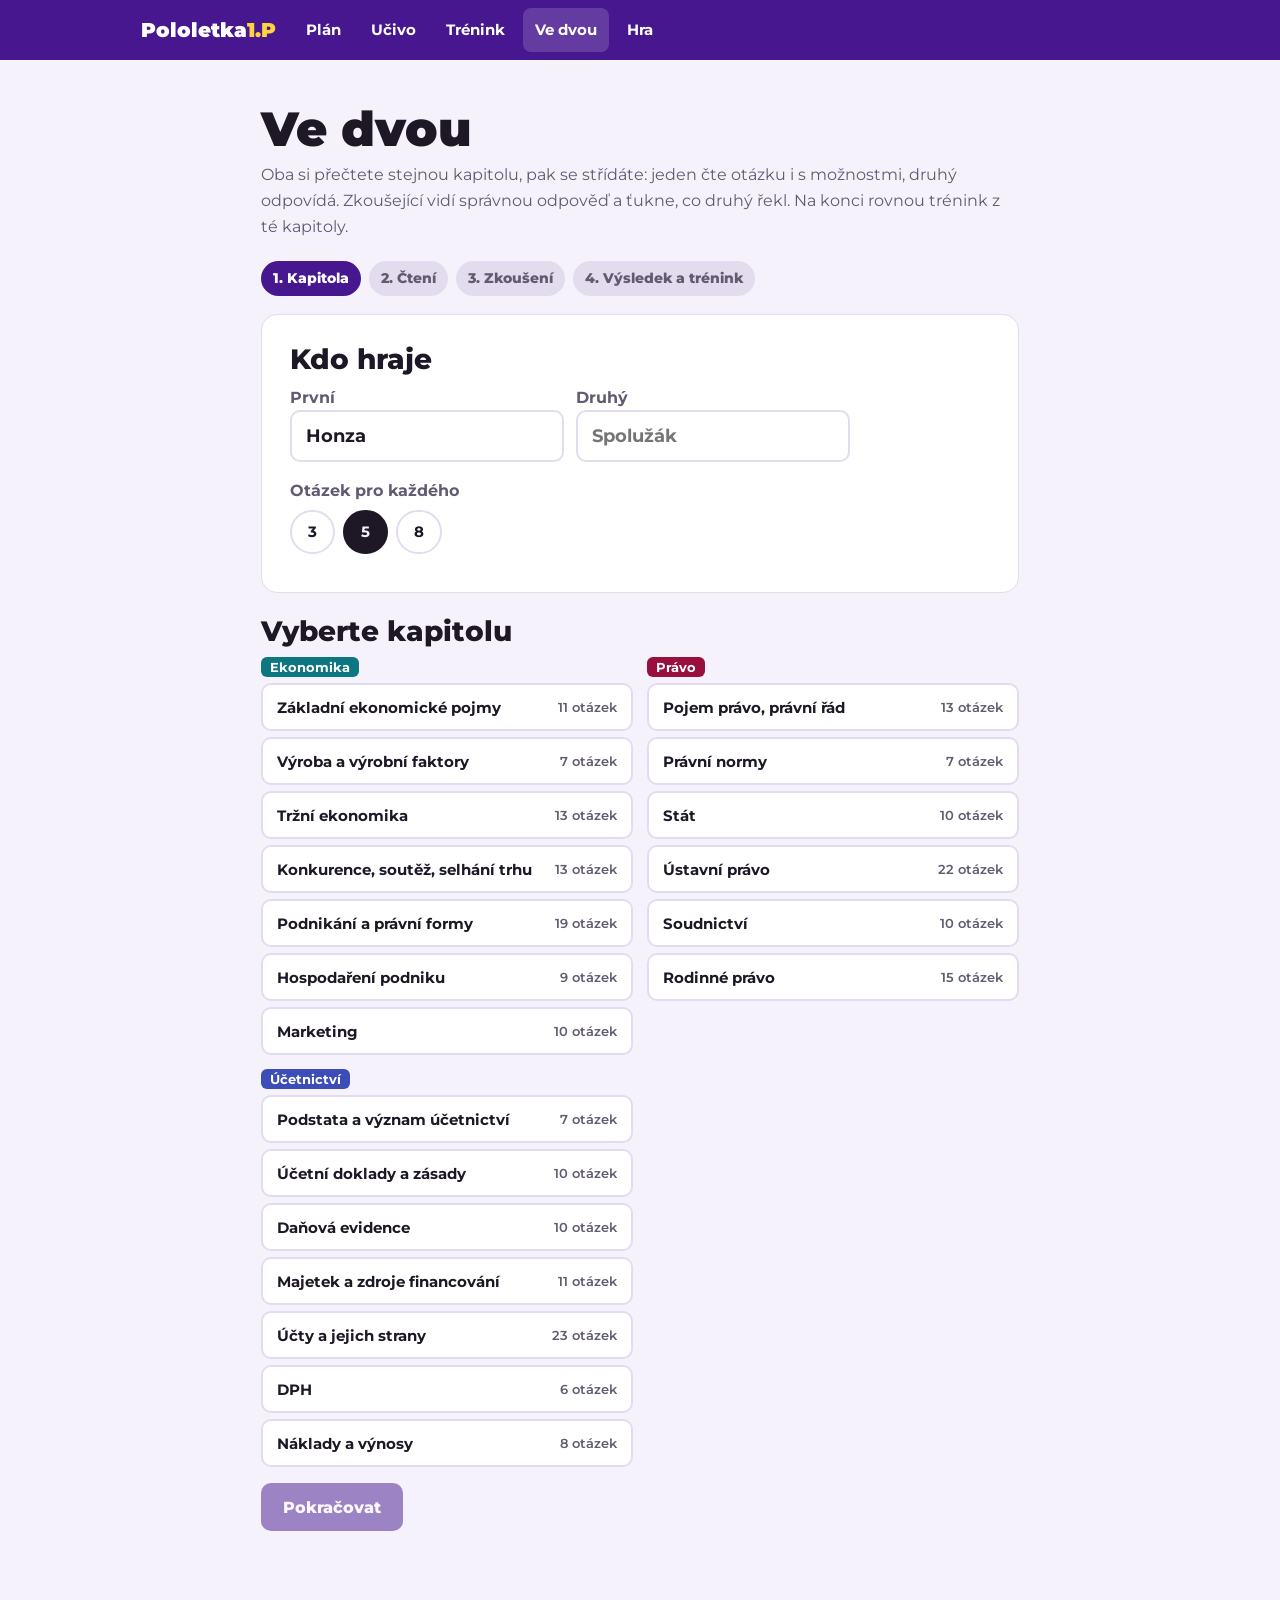
==== dvojice.html @ 13981a50 "Režim Ve dvou, otázky po kapitolách, trénink kapitoly Co-Authored-By: Claude Opus 5.5 <noreply@anthr" ====
<!DOCTYPE html>
<html lang="cs"><head><meta charset="utf-8"><meta name="viewport" content="width=device-width,initial-scale=1">
<title>Ve dvou – Pololetka 1.P</title>
<link href="https://fonts.googleapis.com/css2?family=Montserrat:wght@400;600;700;800;900&display=swap" rel="stylesheet">
<link rel="stylesheet" href="style.css">
<style>
.steps{display:flex;gap:8px;flex-wrap:wrap;margin:0 0 18px}
.steps span{font-weight:800;font-size:14px;padding:6px 12px;border-radius:999px;background:var(--line);color:var(--mut)}
.steps span.on{background:var(--brand);color:#fff}
.chs{display:grid;grid-template-columns:repeat(auto-fit,minmax(min(100%,300px),1fr));gap:14px}
.chs .g{display:flex;flex-direction:column;gap:6px}
.ch{display:flex;justify-content:space-between;gap:10px;align-items:center;text-align:left;font:700 15px Montserrat,sans-serif;min-height:48px;padding:8px 14px;border-radius:10px;border:2px solid var(--line);background:var(--card);color:var(--ink);cursor:pointer}
.ch small{color:var(--mut);font-weight:600;white-space:nowrap}
.ch[aria-pressed=true]{border-color:var(--brand);background:color-mix(in srgb,var(--brand) 10%,var(--card))}
.names{display:grid;grid-template-columns:1fr 1fr;gap:12px;max-width:560px}
.who{display:flex;align-items:center;gap:12px;font-weight:800;font-size:clamp(18px,3vw,24px);margin-bottom:12px;flex-wrap:wrap}
.who .arr{color:var(--mut)}
.badge{background:var(--brand);color:#fff;border-radius:10px;padding:6px 12px}
.badge.b2{background:#d89e00}
.q{font-size:clamp(20px,3.4vw,28px);font-weight:800;line-height:1.25;margin:4px 0 16px;text-wrap:balance}
.opts{display:grid;gap:10px}
.opt{display:flex;gap:12px;align-items:center;text-align:left;font:600 17px/1.35 Montserrat,sans-serif;min-height:56px;padding:10px 14px;border-radius:12px;border:2px solid var(--line);background:transparent;color:var(--ink);cursor:pointer}
.opt b{flex:none;width:32px;height:32px;border-radius:8px;display:grid;place-items:center;color:#fff;font-size:15px}
.opt:nth-child(1) b{background:#e21b3c}.opt:nth-child(2) b{background:#1368ce}.opt:nth-child(3) b{background:#d89e00}.opt:nth-child(4) b{background:#26890c}
.opt.ok{border-color:var(--ok);background:color-mix(in srgb,var(--ok) 14%,transparent)}
.opt.bad{border-color:var(--bad);background:color-mix(in srgb,var(--bad) 12%,transparent)}
.opt.peek{border-style:dashed;border-color:var(--ok)}
.tip{background:color-mix(in srgb,var(--yel) 28%,transparent);border-radius:12px;padding:12px 16px;font-weight:600;margin-bottom:14px}
.expl{margin-top:14px;padding:14px 16px;border-radius:12px;background:var(--bg)}
.row{display:flex;gap:10px;flex-wrap:wrap;align-items:center;margin-top:16px}
.score{display:grid;grid-template-columns:1fr 1fr;gap:12px}
.score div{background:var(--bg);border-radius:12px;padding:16px;text-align:center}
.score b{display:block;font-size:clamp(40px,8vw,64px);line-height:1;font-weight:900}
.miss{padding:10px 0;border-bottom:1px solid var(--line)}
@media(max-width:520px){.names{grid-template-columns:1fr}}
</style></head><body>
<header class="nav"><div class="in"><a class="logo" href="index.html">Pololetka<span>1.P</span></a><a class="l" href="index.html">Plán</a><a class="l" href="ucivo.html">Učivo</a><a class="l" href="trenink.html">Trénink</a><a class="l" href="dvojice.html" aria-current="page">Ve dvou</a><a class="l" href="hra.html">Hra</a></div></header>
<div class="wrap" style="max-width:860px">
<h1>Ve dvou</h1>
<p class="sub">Oba si přečtete stejnou kapitolu, pak se střídáte: jeden čte otázku i s možnostmi, druhý odpovídá. Zkoušející vidí správnou odpověď a ťukne, co druhý řekl. Na konci rovnou trénink z té kapitoly.</p>
<div class="steps" id="steps"><span>1. Kapitola</span><span>2. Čtení</span><span>3. Zkoušení</span><span>4. Výsledek a trénink</span></div>
<div id="app"></div>
</div>
<script src="data.js"></script>
<script>
{
const Q=window.Q,SECN=window.SECN;
const app=document.getElementById("app");
const esc=s=>String(s).replace(/[&<>"]/g,c=>({"&":"&amp;","<":"&lt;",">":"&gt;",'"':"&quot;"}[c]));
const shuf=a=>{a=a.slice();for(let i=a.length-1;i>0;i--){const j=Math.floor(Math.random()*(i+1));[a[i],a[j]]=[a[j],a[i]]}return a};
const store=(k,v)=>{try{if(v===undefined)return JSON.parse(localStorage.getItem(k));localStorage.setItem(k,JSON.stringify(v))}catch(e){return null}};
const NM={eko:"Ekonomika",pra:"Právo",uce:"Účetnictví"};
let cfg=Object.assign({a:"Honza",b:"",sec:"",per:5},store("duo_cfg")||{});
let G=null;
const step=n=>document.querySelectorAll("#steps span").forEach((s,i)=>s.classList.toggle("on",i===n-1));
const count=sec=>Q.filter(q=>q[5]===sec).length;
const hist=store("duo_hist")||{};
function setup(){
  step(1);
  const groups=["eko","pra","uce"].map(g=>`<div class="g"><span class="pill ${g.toUpperCase()}" style="align-self:flex-start">${NM[g]}</span>${Object.keys(SECN).filter(k=>k.startsWith(g)).map(k=>`<button class="ch" data-sec="${k}" aria-pressed="${cfg.sec===k}"><span>${esc(SECN[k])}${hist[k]?' ✓':''}</span><small>${count(k)} otázek</small></button>`).join("")}</div>`).join("");
  app.innerHTML=`<div class="card"><h2>Kdo hraje</h2><div class="names"><div><label class="mut" for="na" style="font-weight:700">První</label><input type="text" id="na" value="${esc(cfg.a)}" maxlength="20"></div><div><label class="mut" for="nb" style="font-weight:700">Druhý</label><input type="text" id="nb" value="${esc(cfg.b)}" maxlength="20" placeholder="Spolužák"></div></div>
  <p class="mut" style="font-weight:700;margin:16px 0 6px">Otázek pro každého</p><div class="seg" id="per">${[3,5,8].map(n=>`<button data-n="${n}" aria-pressed="${cfg.per===n}">${n}</button>`).join("")}</div></div>
  <h2 style="margin-top:22px">Vyberte kapitolu</h2><div class="chs" id="chs">${groups}</div>
  <div class="row"><button class="btn" id="go" ${cfg.sec?"":"disabled style='opacity:.5'"}>Pokračovat${cfg.sec?": "+esc(SECN[cfg.sec]):""}</button></div>`;
  const keep=()=>{cfg.a=app.querySelector("#na").value.trim()||"Hráč 1";cfg.b=app.querySelector("#nb").value.trim()||"Hráč 2";store("duo_cfg",cfg)};
  app.querySelector("#per").onclick=e=>{const b=e.target.closest("button");if(b){keep();cfg.per=+b.dataset.n;store("duo_cfg",cfg);setup()}};
  app.querySelector("#chs").onclick=e=>{const b=e.target.closest(".ch");if(b){keep();cfg.sec=b.dataset.sec;store("duo_cfg",cfg);setup();app.querySelector("#go").scrollIntoView({block:"center"})}};
  app.querySelector("#go").onclick=()=>{keep();read()};
}
function read(){
  step(2);
  app.innerHTML=`<div class="card"><p class="mut" style="font-weight:700;margin:0">Kapitola</p><h2>${esc(SECN[cfg.sec])}</h2>
  <p>Oba si teď kapitolu přečtěte. Nejlíp každý na svém zařízení, nebo jeden předčítá nahlas. Počítejte 10–15 minut a dávejte pozor na čísla, výčty a rozdíly mezi pojmy, na to se ptají otázky.</p>
  <div class="row"><a class="btn ghost" href="ucivo.html#${cfg.sec}" target="_blank" rel="noopener">Otevřít kapitolu v nové záložce</a><button class="btn" id="go">Máme přečteno, jdeme zkoušet</button></div>
  <div class="row"><button class="btn ghost" id="back">Zpět na výběr</button></div></div>`;
  app.querySelector("#go").onclick=start;app.querySelector("#back").onclick=setup;
}
function start(){
  const pool=shuf(Q.filter(q=>q[5]===cfg.sec));
  const need=cfg.per*2;
  let list=pool.slice(0,need);
  if(list.length<need){const sub=cfg.sec.slice(0,3).toUpperCase();list=list.concat(shuf(Q.filter(q=>q[0]===sub&&q[5]!==cfg.sec)).slice(0,need-list.length))}
  G={qs:list.map(q=>{const idx=shuf([0,1,2,3]);return{q:q[1],o:idx.map(i=>q[2][i]),c:idx.indexOf(q[3]),e:q[4],sec:q[5]}}),i:0,sc:[0,0],miss:[]};
  ask();
}
function ask(){
  step(3);
  const x=G.qs[G.i],turn=G.i%2,ex=turn===0?cfg.a:cfg.b,an=turn===0?cfg.b:cfg.a;
  app.innerHTML=`<div class="card"><div class="who"><span class="badge ${turn?"b2":""}">${esc(ex)}</span><span class="arr">zkouší</span><span class="badge ${turn?"":"b2"}">${esc(an)}</span><span class="mut" style="margin-left:auto;font-size:15px">${G.i+1} / ${G.qs.length}</span></div>
  <div class="tip">${esc(ex)}, přečti otázku i všechny čtyři možnosti nahlas. ${esc(an)} odpoví a ty ťukni na možnost, kterou řekl${x.sec!==cfg.sec?" (otázka z jiné kapitoly stejného předmětu)":""}.</div>
  <p class="q">${esc(x.q)}</p><div class="opts">${x.o.map((o,j)=>`<button class="opt" data-j="${j}"><b>${"ABCD"[j]}</b><span>${esc(o)}</span></button>`).join("")}</div>
  <div class="row"><button class="btn ghost" id="peek">Ukázat správnou jen mně</button><button class="btn ghost" id="idk">Neví</button></div></div>`;
  app.querySelector("#peek").onclick=e=>{const b=app.querySelectorAll(".opt")[x.c];b.classList.toggle("peek");e.target.textContent=b.classList.contains("peek")?"Skrýt správnou":"Ukázat správnou jen mně"};
  app.querySelector("#idk").onclick=()=>judge(-1);
  app.querySelector(".opts").onclick=e=>{const b=e.target.closest(".opt");if(b)judge(+b.dataset.j)};
}
function judge(j){
  const x=G.qs[G.i],turn=G.i%2,an=turn===0?cfg.b:cfg.a,good=j===x.c;
  if(good)G.sc[1-turn]++;else G.miss.push({who:an,x,j});
  app.querySelectorAll(".opt").forEach((b,k)=>{b.disabled=true;b.classList.remove("peek");if(k===x.c)b.classList.add("ok");else if(k===j)b.classList.add("bad")});
  const last=G.i===G.qs.length-1,nx=G.i%2===0?cfg.b:cfg.a;
  app.querySelector(".row").outerHTML=`<div class="expl"><strong style="color:${good?"var(--ok)":"var(--bad)"}">${good?esc(an)+" má pravdu.":"Správně je "+"ABCD"[x.c]+": "+esc(x.o[x.c])}</strong><br>${esc(x.e)}</div>
  <div class="row"><button class="btn" id="nx">${last?"Výsledek":"Další: zkouší "+esc(nx)}</button></div>`;
  const b=app.querySelector("#nx");b.focus();b.onclick=()=>{G.i++;G.i>=G.qs.length?result():ask()};
}
function result(){
  step(4);hist[cfg.sec]=1;store("duo_hist",hist);
  try{const rd=store("pp_read")||{};rd[cfg.sec]=true;store("pp_read",rd)}catch(e){}
  const n=cfg.per;
  app.innerHTML=`<div class="card"><h2>${esc(SECN[cfg.sec])}: výsledek</h2><div class="score"><div><span class="mut" style="font-weight:700">${esc(cfg.a)}</span><b>${G.sc[0]}/${Math.ceil(G.qs.length/2)}</b></div><div><span class="mut" style="font-weight:700">${esc(cfg.b)}</span><b>${G.sc[1]}/${Math.floor(G.qs.length/2)}</b></div></div>
  ${G.miss.length?`<h2 style="margin-top:20px">Na tohle se podívejte znovu</h2>${G.miss.map(m=>`<div class="miss"><b>${esc(m.x.q)}</b><br><span class="mut">${esc(m.who)}:</span> <span style="color:var(--bad)">${m.j<0?"nevěděl":esc(m.x.o[m.j])}</span> · <span style="color:var(--ok)">správně ${esc(m.x.o[m.x.c])}</span><br><span class="mut">${esc(m.x.e)}</span></div>`).join("")}`:`<p style="margin-top:16px;font-weight:700">Bez chyby, výborně.</p>`}
  <p style="margin-top:18px">Teď to hned protrénujte: každý si dá kvíz z téhle kapitoly na svém zařízení, nebo si spolu zahrajte hru.</p>
  <div class="row"><a class="btn" href="trenink.html#sec-${cfg.sec}">Protrénovat kapitolu</a><a class="btn ghost" href="hra.html">Zahrát hru</a><button class="btn ghost" id="again">Znovu jiné otázky</button><button class="btn ghost" id="other">Jiná kapitola</button></div></div>`;
  app.querySelector("#again").onclick=start;app.querySelector("#other").onclick=setup;
}
const h=location.hash.slice(1);
if(SECN[h]){cfg.sec=h;store("duo_cfg",cfg);if(cfg.b)read();else setup()}else setup();
window.addEventListener("hashchange",()=>{const k=location.hash.slice(1);if(SECN[k]){cfg.sec=k;setup()}});
}
</script></body></html>
---- style.css ----
/* VOICE: povzbudivý trenažér před zkouškou, jasný a rychlý
   IDEA: studijní deník + herní show (fialová Kahoot scéna)
   PICTURE: odpočet do zkoušky a dnešní úkol jako velká karta
   COLOUR: fialová #46178f, bílá, akcent žlutá #ffd23f; předměty petrolej/bordó/indigo
   TYPE/LAYOUT: Montserrat; obsah max 1100px, navigace nahoře, na mobilu jeden sloupec */
:root{color-scheme:light dark;--bg:light-dark(#f5f2fb,#16101f);--card:light-dark(#fff,#221a2f);--ink:light-dark(#1d1726,#f1ecf8);--mut:light-dark(#625a70,#b4aac4);--line:light-dark(#e3dcef,#362b46);--brand:#46178f;--yel:#ffd23f;--eko:#0d7680;--pra:#990f3d;--uce:#3d4db7;--ok:#1f8a3a;--bad:#c4183a;--acc:#46178f}
:root[data-theme=light]{color-scheme:light}:root[data-theme=dark]{color-scheme:dark}
*{box-sizing:border-box;min-width:0}
html{scroll-padding-top:80px}
body{margin:0;background:var(--bg);color:var(--ink);font:16px/1.6 Montserrat,system-ui,sans-serif;overflow-x:clip}
a{color:inherit}
.nav{position:sticky;top:0;z-index:5;background:var(--brand);color:#fff}
.nav .in{max-width:1100px;margin:0 auto;display:flex;align-items:center;gap:6px;padding:8px max(4vw,12px);overflow-x:auto}
.nav .logo{flex:none;font-weight:900;font-size:20px;margin-right:12px;text-decoration:none;white-space:nowrap}
.nav .logo span{color:var(--yel)}
.nav a.l{flex:none;text-decoration:none;font-weight:700;font-size:15px;padding:10px 12px;border-radius:8px;white-space:nowrap}
.nav a.l[aria-current=page],.nav a.l:hover{background:rgba(255,255,255,.16)}
.wrap{max-width:1100px;margin:0 auto;padding:clamp(20px,4vw,44px) max(4vw,14px) 70px}
h1{font-weight:900;font-size:clamp(30px,5vw,48px);line-height:1.05;margin:0 0 8px;text-wrap:balance}
h2{font-weight:800;font-size:clamp(22px,3vw,28px);line-height:1.15;margin:0 0 10px}
.sub{color:var(--mut);margin:0 0 22px;max-width:70ch}
.card{background:var(--card);border:1px solid var(--line);border-radius:16px;padding:clamp(18px,3vw,28px)}
.grid2{display:grid;grid-template-columns:repeat(auto-fit,minmax(min(100%,300px),1fr));gap:14px}
.btn{display:inline-flex;align-items:center;justify-content:center;font:800 16px Montserrat,sans-serif;min-height:48px;padding:0 22px;border-radius:10px;border:0;background:var(--brand);color:#fff;cursor:pointer;text-decoration:none}
.btn.ghost{background:transparent;color:var(--ink);border:2px solid var(--line)}
.btn.yel{background:var(--yel);color:#2a1050}
button:focus-visible,a:focus-visible,input:focus-visible{outline:3px solid var(--yel);outline-offset:2px}
.pill{display:inline-block;font:700 13px Montserrat,sans-serif;color:#fff;border-radius:6px;padding:2px 9px}
.EKO{background:var(--eko)}.PRA{background:var(--pra)}.UCE{background:var(--uce)}
.seg{display:flex;flex-wrap:wrap;gap:8px;margin-bottom:10px}
.seg button{font:700 15px Montserrat,sans-serif;min-height:44px;padding:0 16px;border-radius:999px;border:2px solid var(--line);background:var(--card);color:var(--ink);cursor:pointer}
.seg button[aria-pressed=true]{background:var(--ink);color:var(--bg);border-color:var(--ink)}
.prog{height:8px;background:var(--line);border-radius:9px;overflow:hidden}.prog i{display:block;height:100%;background:var(--acc);transition:width .3s}
.mut{color:var(--mut)}
table{border-collapse:collapse;width:100%;font-size:15px}
th,td{text-align:left;padding:8px 10px;border-bottom:1px solid var(--line);vertical-align:top}
th{font-weight:800;background:color-mix(in srgb,var(--brand) 8%,transparent)}
.scroll{overflow-x:auto}
input[type=text]{font:700 18px Montserrat,sans-serif;min-height:52px;border-radius:10px;border:2px solid var(--line);padding:0 14px;background:var(--card);color:var(--ink);width:100%}
@media(prefers-reduced-motion:reduce){.prog i{transition:none}}
@media(max-width:600px){.nav .in{flex-wrap:wrap;gap:2px;padding-block:6px}.nav .logo{width:100%;font-size:18px;margin:2px 0 0 8px}.nav a.l{font-size:14px;padding:8px 9px}}
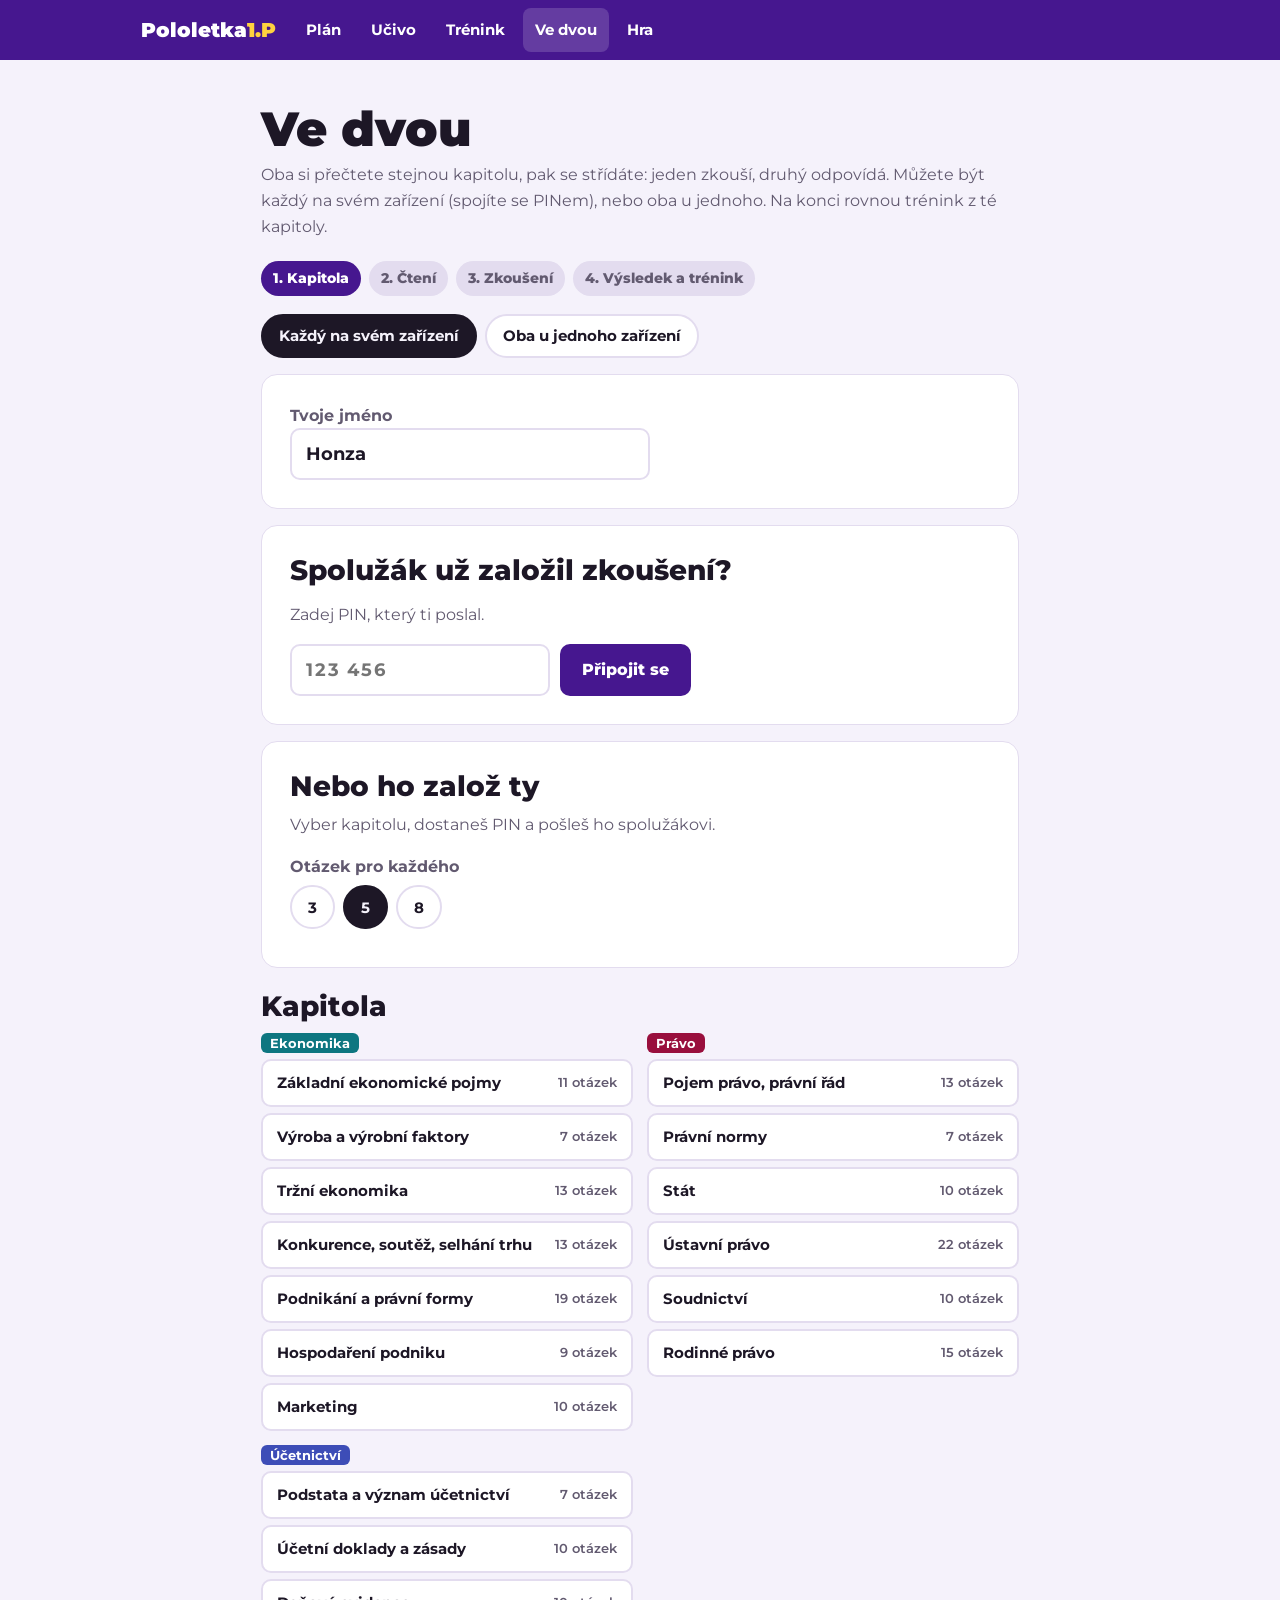
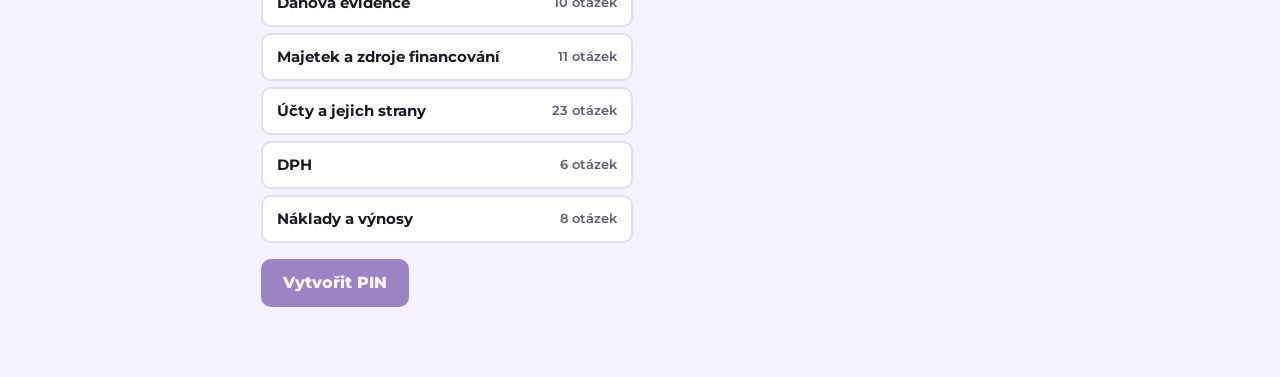
==== commit dcbb9ec7: "Ve dvou: každý na svém zařízení přes PIN, výsledky a chyby se ukládají oběma Co-Authored-By: Claude " ====
--- a/dvojice.html
+++ b/dvojice.html
@@ -32,16 +32,23 @@
 .score div{background:var(--bg);border-radius:12px;padding:16px;text-align:center}
 .score b{display:block;font-size:clamp(40px,8vw,64px);line-height:1;font-weight:900}
 .miss{padding:10px 0;border-bottom:1px solid var(--line)}
+.pinbig{font-size:clamp(44px,10vw,76px);font-weight:900;letter-spacing:.06em;line-height:1;margin:8px 0}
+.joinrow{display:flex;gap:10px;flex-wrap:wrap}.joinrow input{flex:1;min-width:160px;max-width:260px;letter-spacing:.1em}
+.stat{display:flex;gap:10px;flex-wrap:wrap;margin-top:12px}.stat span{font-weight:800;padding:6px 12px;border-radius:999px;background:var(--bg)}.stat span.on{background:color-mix(in srgb,var(--ok) 18%,transparent);color:var(--ok)}
+.err{background:color-mix(in srgb,var(--bad) 14%,transparent);color:var(--bad);font-weight:700;border-radius:12px;padding:12px 16px;margin-bottom:12px}
+.log div{display:flex;justify-content:space-between;gap:12px;flex-wrap:wrap;padding:8px 0;border-bottom:1px solid var(--line);font-weight:600}
+.wait{color:var(--mut);font-weight:700;margin-top:12px}
 @media(max-width:520px){.names{grid-template-columns:1fr}}
 </style></head><body>
 <header class="nav"><div class="in"><a class="logo" href="index.html">Pololetka<span>1.P</span></a><a class="l" href="index.html">Plán</a><a class="l" href="ucivo.html">Učivo</a><a class="l" href="trenink.html">Trénink</a><a class="l" href="dvojice.html" aria-current="page">Ve dvou</a><a class="l" href="hra.html">Hra</a></div></header>
 <div class="wrap" style="max-width:860px">
 <h1>Ve dvou</h1>
-<p class="sub">Oba si přečtete stejnou kapitolu, pak se střídáte: jeden čte otázku i s možnostmi, druhý odpovídá. Zkoušející vidí správnou odpověď a ťukne, co druhý řekl. Na konci rovnou trénink z té kapitoly.</p>
+<p class="sub">Oba si přečtete stejnou kapitolu, pak se střídáte: jeden zkouší, druhý odpovídá. Můžete být každý na svém zařízení (spojíte se PINem), nebo oba u jednoho. Na konci rovnou trénink z té kapitoly.</p>
 <div class="steps" id="steps"><span>1. Kapitola</span><span>2. Čtení</span><span>3. Zkoušení</span><span>4. Výsledek a trénink</span></div>
 <div id="app"></div>
 </div>
 <script src="data.js"></script>
+<script src="vendor/peerjs.min.js"></script>
 <script>
 {
 const Q=window.Q,SECN=window.SECN;
@@ -50,39 +57,229 @@
 const shuf=a=>{a=a.slice();for(let i=a.length-1;i>0;i--){const j=Math.floor(Math.random()*(i+1));[a[i],a[j]]=[a[j],a[i]]}return a};
 const store=(k,v)=>{try{if(v===undefined)return JSON.parse(localStorage.getItem(k));localStorage.setItem(k,JSON.stringify(v))}catch(e){return null}};
 const NM={eko:"Ekonomika",pra:"Právo",uce:"Účetnictví"};
-let cfg=Object.assign({a:"Honza",b:"",sec:"",per:5},store("duo_cfg")||{});
-let G=null;
+const PREFIX="pololetka1p-duo-";
+let cfg=Object.assign({a:"Honza",b:"",me:"",sec:"",per:5,mode:"net"},store("duo_cfg")||{});
+if(!cfg.me)cfg.me=cfg.a||"";
+let G=null,O=null;
 const step=n=>document.querySelectorAll("#steps span").forEach((s,i)=>s.classList.toggle("on",i===n-1));
 const count=sec=>Q.filter(q=>q[5]===sec).length;
 const hist=store("duo_hist")||{};
-function setup(){
+const saveCfg=()=>store("duo_cfg",cfg);
+
+/* ---------- společné ---------- */
+// otázky pro kolo: [{k, p}] – index do Q a pořadí možností
+function pickList(sec,per){
+  const need=per*2,ids=Q.map((q,k)=>k);
+  let list=shuf(ids.filter(k=>Q[k][5]===sec)).slice(0,need);
+  if(list.length<need){const sub=sec.slice(0,3).toUpperCase();list=list.concat(shuf(ids.filter(k=>Q[k][0]===sub&&Q[k][5]!==sec)).slice(0,need-list.length))}
+  return list.map(k=>({k,p:shuf([0,1,2,3])}));
+}
+function expand(it){
+  const q=Q[it.k];if(!q)return null;
+  const p=Array.isArray(it.p)&&it.p.length===4&&[0,1,2,3].every(n=>it.p.includes(n))?it.p:[0,1,2,3];
+  return{k:it.k,s:q[0],q:q[1],o:p.map(i=>q[2][i]),c:p.indexOf(q[3]),e:q[4],sec:q[5]};
+}
+function recordMine(x,good){
+  try{const S=store("pp_stats")||{};(S[x.s]=S[x.s]||[]).push(good?1:0);S[x.s]=S[x.s].slice(-200);store("pp_stats",S)}catch(e){}
+  try{const w=new Set(store("pp_wrong")||[]);good?w.delete(x.k):w.add(x.k);store("pp_wrong",[...w])}catch(e){}
+}
+function logRound(sec,me,other,sm,so,n){
+  hist[sec]=1;store("duo_hist",hist);
+  const rd=store("pp_read")||{};rd[sec]=true;store("pp_read",rd);
+  const L=store("duo_log")||[];L.push({d:Date.now(),sec,me,other,sm,so,n});store("duo_log",L.slice(-60));
+}
+function logHtml(){
+  const L=(store("duo_log")||[]).slice(-8).reverse();
+  if(!L.length)return"";
+  return`<div class="card" style="margin-top:22px"><h2>Vaše poslední kola</h2><div class="log">${L.map(r=>{const d=new Date(r.d);return`<div><span>${d.getDate()}. ${d.getMonth()+1}. · ${esc(SECN[r.sec]||"")}</span><span>${esc(r.me)} ${r.sm}/${r.n} · ${esc(r.other)} ${r.so}/${r.n}</span></div>`}).join("")}</div></div>`;
+}
+function chapters(sel){
+  return`<div class="chs" id="chs">${["eko","pra","uce"].map(g=>`<div class="g"><span class="pill ${g.toUpperCase()}" style="align-self:flex-start">${NM[g]}</span>${Object.keys(SECN).filter(k=>k.startsWith(g)).map(k=>`<button class="ch" data-sec="${k}" aria-pressed="${sel===k}"><span>${esc(SECN[k])}${hist[k]?' ✓':''}</span><small>${count(k)} otázek</small></button>`).join("")}</div>`).join("")}</div>`;
+}
+const perSeg=()=>`<div class="seg" id="per">${[3,5,8].map(n=>`<button data-n="${n}" aria-pressed="${cfg.per===n}">${n}</button>`).join("")}</div>`;
+const modeBar=()=>`<div class="seg" id="mode" style="margin-bottom:16px"><button data-m="net" aria-pressed="${cfg.mode==="net"}">Každý na svém zařízení</button><button data-m="one" aria-pressed="${cfg.mode==="one"}">Oba u jednoho zařízení</button></div>`;
+function bindMode(){app.querySelector("#mode").onclick=e=>{const b=e.target.closest("button");if(b){stopNet();cfg.mode=b.dataset.m;saveCfg();setup()}}}
+function setup(){cfg.mode==="one"?setupOne():setupNet()}
+
+/* ---------- ONLINE: každý na svém zařízení ---------- */
+function stopNet(){if(O){O.closing=true;try{O.peer&&O.peer.destroy()}catch(e){}}O=null}
+function setupNet(pin,msg){
   step(1);
-  const groups=["eko","pra","uce"].map(g=>`<div class="g"><span class="pill ${g.toUpperCase()}" style="align-self:flex-start">${NM[g]}</span>${Object.keys(SECN).filter(k=>k.startsWith(g)).map(k=>`<button class="ch" data-sec="${k}" aria-pressed="${cfg.sec===k}"><span>${esc(SECN[k])}${hist[k]?' ✓':''}</span><small>${count(k)} otázek</small></button>`).join("")}</div>`).join("");
-  app.innerHTML=`<div class="card"><h2>Kdo hraje</h2><div class="names"><div><label class="mut" for="na" style="font-weight:700">První</label><input type="text" id="na" value="${esc(cfg.a)}" maxlength="20"></div><div><label class="mut" for="nb" style="font-weight:700">Druhý</label><input type="text" id="nb" value="${esc(cfg.b)}" maxlength="20" placeholder="Spolužák"></div></div>
-  <p class="mut" style="font-weight:700;margin:16px 0 6px">Otázek pro každého</p><div class="seg" id="per">${[3,5,8].map(n=>`<button data-n="${n}" aria-pressed="${cfg.per===n}">${n}</button>`).join("")}</div></div>
-  <h2 style="margin-top:22px">Vyberte kapitolu</h2><div class="chs" id="chs">${groups}</div>
-  <div class="row"><button class="btn" id="go" ${cfg.sec?"":"disabled style='opacity:.5'"}>Pokračovat${cfg.sec?": "+esc(SECN[cfg.sec]):""}</button></div>`;
-  const keep=()=>{cfg.a=app.querySelector("#na").value.trim()||"Hráč 1";cfg.b=app.querySelector("#nb").value.trim()||"Hráč 2";store("duo_cfg",cfg)};
-  app.querySelector("#per").onclick=e=>{const b=e.target.closest("button");if(b){keep();cfg.per=+b.dataset.n;store("duo_cfg",cfg);setup()}};
-  app.querySelector("#chs").onclick=e=>{const b=e.target.closest(".ch");if(b){keep();cfg.sec=b.dataset.sec;store("duo_cfg",cfg);setup();app.querySelector("#go").scrollIntoView({block:"center"})}};
+  app.innerHTML=modeBar()+`<div class="card"><label class="mut" for="me" style="font-weight:700">Tvoje jméno</label><input type="text" id="me" value="${esc(cfg.me)}" maxlength="20" placeholder="Honza" style="max-width:360px;display:block"></div>
+  <div class="card" style="margin-top:16px"><h2>Spolužák už založil zkoušení?</h2>${msg?`<div class="err">${esc(msg)}</div>`:""}<p class="mut">Zadej PIN, který ti poslal.</p><form class="joinrow" id="jf"><input type="text" id="pin" inputmode="numeric" maxlength="7" placeholder="123 456" value="${esc(pin||"")}" autocomplete="off"><button class="btn">Připojit se</button></form></div>
+  <div class="card" style="margin-top:16px"><h2>Nebo ho založ ty</h2><p class="mut" style="margin-top:0">Vyber kapitolu, dostaneš PIN a pošleš ho spolužákovi.</p><p class="mut" style="font-weight:700;margin:12px 0 6px">Otázek pro každého</p>${perSeg()}</div>
+  <h2 style="margin-top:22px">Kapitola</h2>${chapters(cfg.sec)}
+  <div class="row"><button class="btn" id="go" ${cfg.sec?"":"disabled style='opacity:.5'"}>Vytvořit PIN${cfg.sec?": "+esc(SECN[cfg.sec]):""}</button></div>${logHtml()}`;
+  bindMode();
+  const keep=()=>{cfg.me=app.querySelector("#me").value.trim();saveCfg()};
+  app.querySelector("#per").onclick=e=>{const b=e.target.closest("button");if(b){keep();cfg.per=+b.dataset.n;saveCfg();setupNet(app.querySelector("#pin").value)}};
+  app.querySelector("#chs").onclick=e=>{const b=e.target.closest(".ch");if(b){keep();cfg.sec=b.dataset.sec;saveCfg();setupNet(app.querySelector("#pin").value);app.querySelector("#go").scrollIntoView({block:"center"})}};
+  const needName=()=>{keep();if(!cfg.me){const i=app.querySelector("#me");i.focus();i.style.borderColor="var(--bad)";return true}};
+  app.querySelector("#go").onclick=()=>{if(needName())return;hostOpen(0)};
+  app.querySelector("#jf").onsubmit=e=>{e.preventDefault();const p=app.querySelector("#pin").value.replace(/\D/g,"");if(needName())return;if(p.length!==6)return setupNet(p,"PIN má 6 číslic.");joinNet(p)};
+  if(pin)app.querySelector(cfg.me?"#pin":"#me").focus();
+}
+function waitCard(t,sub){app.innerHTML=`<div class="card"><h2>${t}</h2><p class="mut">${sub||""}</p></div>`}
+function netErr(m,pin){stopNet();setupNet(pin||"",m)}
+function hostOpen(tries){
+  stopNet();const pin=String(100000+Math.floor(Math.random()*900000));
+  waitCard("Vytvářím PIN…","Připojuji se k serveru.");
+  const peer=new Peer(PREFIX+pin,window.PEER_OPTS||{});
+  O={role:"host",me:cfg.me,pin,sec:cfg.sec,per:cfg.per,ready:{},peer};
+  const me=O;
+  peer.on("open",()=>{if(O===me)hostWait()});
+  peer.on("error",err=>{if(O!==me)return;if(err.type==="unavailable-id"&&tries<3)return hostOpen(tries+1);if(me.conn&&me.conn.open)return;netErr("PIN se nepodařilo vytvořit ("+(err.type||err)+"). Zkontroluj internet a zkus to znovu.")});
+  peer.on("connection",conn=>{
+    if(O!==me)return;
+    if(me.conn&&me.conn.open){conn.on("open",()=>{try{conn.send({t:"full"})}catch(e){}setTimeout(()=>conn.close(),400)});return}
+    me.conn=conn;conn.on("data",d=>{if(O===me)onData(d)});conn.on("close",()=>{if(O===me&&me.conn===conn)lost()});
+  });
+}
+const duoLink=()=>location.origin+location.pathname+"#duo-"+O.pin;
+function hostWait(){
+  step(1);
+  app.innerHTML=`<div class="card" style="text-align:center"><p class="mut" style="font-weight:700;margin:0">Pošli spolužákovi PIN</p><div class="pinbig">${O.pin.slice(0,3)} ${O.pin.slice(3)}</div>
+  <p class="mut" style="word-break:break-all">nebo odkaz: <b>${esc(duoLink())}</b></p><div class="row" style="justify-content:center"><button class="btn ghost" id="cp">Zkopírovat odkaz</button><button class="btn ghost" id="x">Zrušit</button></div>
+  <p class="wait">Kapitola: ${esc(SECN[O.sec])} · ${O.per} otázek pro každého<br>Čekám, až se spolužák připojí…</p></div>`;
+  app.querySelector("#cp").onclick=async e=>{try{await navigator.clipboard.writeText(duoLink());e.target.textContent="Zkopírováno"}catch(_){e.target.textContent="Zkopíruj odkaz ručně"}};
+  app.querySelector("#x").onclick=()=>{stopNet();setupNet()};
+}
+function joinNet(pin){
+  stopNet();waitCard("Připojuji se…","Hledám zkoušení s PINem "+pin.slice(0,3)+" "+pin.slice(3)+".");
+  const peer=new Peer(window.PEER_OPTS||{});
+  O={role:"guest",me:cfg.me,pin,ready:{},peer};const me=O;
+  const to=setTimeout(()=>{if(O===me&&!me.ok)netErr("Zkoušení s tímhle PINem jsem nenašel. Zkontroluj PIN.",pin)},12000);
+  peer.on("error",err=>{if(O!==me)return;clearTimeout(to);if(me.ok&&err.type!=="peer-unavailable")return lost();if(!me.ok)netErr(err.type==="peer-unavailable"?"Zkoušení s tímhle PINem neexistuje nebo už skončilo.":"Chyba spojení ("+(err.type||err)+").",pin)});
+  peer.on("open",()=>{
+    if(O!==me)return;
+    const c=peer.connect(PREFIX+pin,{reliable:true});me.conn=c;
+    c.on("open",()=>c.send({t:"join",name:me.me}));
+    c.on("data",d=>{if(O===me){clearTimeout(to);onData(d)}});
+    c.on("close",()=>{if(O===me)me.ok?lost():netErr("Spojení se nepodařilo.",pin)});
+  });
+}
+function lost(){
+  if(!O||O.closing)return;const done=O.finished,other=O.other||"Spolužák";stopNet();step(0);
+  app.innerHTML=`<div class="card"><h2>Spojení se přerušilo</h2><p>${esc(other)} se odpojil${done?". Výsledek kola už máte oba uložený.":". Odpovědi, které jsi stihl, máš uložené ve statistikách a v chybách."}</p><div class="row"><button class="btn" id="b">Zpět na začátek</button></div></div>`;
+  app.querySelector("#b").onclick=()=>setupNet();
+}
+const tx=m=>{try{O&&O.conn&&O.conn.open&&O.conn.send(m)}catch(e){}};
+setInterval(()=>{if(!O||!O.ok||O.closing)return;tx({t:"ping"});if(Date.now()-(O.last||Date.now())>15000)lost()},4000);
+function onData(d){
+  if(!d||typeof d!=="object")return;
+  O.last=Date.now();
+  if(d.t==="ping")return;
+  if(d.t==="bye"){O.ok=true;return lost()}
+  const host=O.role==="host";
+  if(host&&d.t==="join"){
+    let n=String(d.name||"Spolužák").trim().slice(0,20)||"Spolužák";if(n===O.me)n+=" 2";
+    O.other=n;O.ok=true;O.last=Date.now();sendCfg();netRead();
+  }else if(!host&&d.t==="full"){netErr("V tomhle zkoušení už jsou dva.",O.pin)}
+  else if(!host&&d.t==="cfg"){
+    if(!SECN[d.sec])return;O.ok=true;O.other=String(d.name||"Spolužák").slice(0,20);O.sec=d.sec;O.per=[3,5,8].includes(d.per)?d.per:5;O.ready={};O.finished=false;netRead();
+  }else if(d.t==="ready"){O.ready.other=true;if(host)maybeStart();if(O.view==="read")readStatus()}
+  else if(!host&&d.t==="qs"&&Array.isArray(d.qs)){
+    const qs=d.qs.slice(0,16).map(expand).filter(Boolean);if(!qs.length)return;
+    beginRound(qs);
+  }else if(host&&d.t==="ans"&&d.i===O.i){hostAnswer(+d.j)}
+  else if(!host&&d.t==="res"&&d.i===O.i&&O.res[O.i]===undefined){O.res[O.i]=+d.j;netJudge(+d.j)}
+  else if(host&&d.t==="next"&&d.i===O.i&&O.res[O.i]!==undefined){advance()}
+  else if(!host&&d.t==="go"&&d.i===O.i+1){O.i=d.i;O.i>=O.qs.length?netResult():netAsk()}
+  else if(!host&&d.t==="pick"){O.view="pick";step(1);waitCard(esc(O.other)+" vybírá další kapitolu…","Jakmile vybere, objeví se ti tady.")}
+}
+function sendCfg(){tx({t:"cfg",name:O.me,sec:O.sec,per:O.per})}
+function netRead(){
+  step(2);O.view="read";O.ready={};
+  app.innerHTML=`<div class="card"><p class="mut" style="font-weight:700;margin:0">Spojeno: ${esc(O.me)} a ${esc(O.other)}</p><h2>${esc(SECN[O.sec])}</h2>
+  <p>Každý si teď kapitolu přečte na svém zařízení. Počítejte 10–15 minut a dávejte pozor na čísla, výčty a rozdíly mezi pojmy. Zkoušení začne, až budete připravení oba.</p>
+  <div class="row"><a class="btn ghost" href="ucivo.html#${O.sec}" target="_blank" rel="noopener">Otevřít kapitolu v nové záložce</a><button class="btn" id="go">Mám přečteno</button></div>
+  <div class="stat" id="st"></div>${O.role==="host"?`<div class="row"><button class="btn ghost" id="pk">Změnit kapitolu</button></div>`:""}</div>`;
+  readStatus();
+  app.querySelector("#go").onclick=()=>{O.ready.me=true;tx({t:"ready"});readStatus();if(O.role==="host")maybeStart()};
+  const pk=app.querySelector("#pk");if(pk)pk.onclick=netPick;
+}
+function readStatus(){
+  const st=app.querySelector("#st");if(!st)return;
+  st.innerHTML=`<span class="${O.ready.me?"on":""}">${esc(O.me)}: ${O.ready.me?"připraven ✓":"čte"}</span><span class="${O.ready.other?"on":""}">${esc(O.other)}: ${O.ready.other?"připraven ✓":"čte"}</span>`;
+  const b=app.querySelector("#go");if(b&&O.ready.me){b.disabled=true;b.style.opacity=.5;b.textContent=O.ready.other?"Začínáme…":"Čekám na druhého…"}
+}
+function maybeStart(){if(O.ready.me&&O.ready.other)hostRound()}
+function hostRound(){const items=pickList(O.sec,O.per);tx({t:"qs",qs:items});beginRound(items.map(expand))}
+function beginRound(qs){O.qs=qs;O.i=0;O.sc=[0,0];O.miss=[];O.res={};O.finished=false;netAsk()}
+// sudé otázky odpovídá host? Ne: sudé zkouší host a odpovídá host-guest => odpovídá guest
+const iAnswer=()=>(O.role==="host")===(O.i%2===1);
+function netAsk(){
+  step(3);O.view="q";
+  const x=O.qs[O.i],mine=iAnswer(),ex=mine?O.other:O.me,an=mine?O.me:O.other;
+  app.innerHTML=`<div class="card"><div class="who"><span class="badge ${mine?"b2":""}">${esc(ex)}</span><span class="arr">zkouší</span><span class="badge ${mine?"":"b2"}">${esc(an)}</span><span class="mut" style="margin-left:auto;font-size:15px">${O.i+1} / ${O.qs.length}</span></div>
+  <div class="tip">${mine?`Odpovídáš ty. Ťukni na odpověď, ${esc(O.other)} hned uvidí, co jsi vybral.`:`Zkoušíš ty. Přečti otázku nahlas, nebo jen počkej. ${esc(O.other)} odpovídá na svém zařízení. Správná odpověď je označená zeleně jen u tebe; když odpoví nahlas, můžeš ťuknout za něj.`}${x.sec!==O.sec?" (Otázka z jiné kapitoly stejného předmětu.)":""}</div>
+  <p class="q">${esc(x.q)}</p><div class="opts">${x.o.map((o,j)=>`<button class="opt${!mine&&j===x.c?" peek":""}" data-j="${j}"><b>${"ABCD"[j]}</b><span>${esc(o)}</span></button>`).join("")}</div>
+  <div class="row" id="act"><button class="btn ghost" id="idk">${mine?"Nevím":"Neví"}</button>${mine?"":`<span class="wait" style="margin:0">Čekám, až odpoví…</span>`}</div></div>`;
+  const pick=j=>{if(O.res[O.i]!==undefined||O.sent===O.i)return;
+    if(O.role==="host")return hostAnswer(j);
+    O.sent=O.i;tx({t:"ans",i:O.i,j});app.querySelectorAll(".opt").forEach((b,k)=>{b.disabled=true;if(k===j)b.style.borderColor="var(--ink)"});
+    app.querySelector("#act").innerHTML=`<span class="wait" style="margin:0">Odesláno…</span>`};
+  app.querySelector("#idk").onclick=()=>pick(-1);
+  app.querySelector(".opts").onclick=e=>{const b=e.target.closest(".opt");if(b)pick(+b.dataset.j)};
+}
+function hostAnswer(j){if(O.res[O.i]!==undefined||!(j>=-1&&j<=3))return;O.res[O.i]=j;tx({t:"res",i:O.i,j});netJudge(j)}
+function netJudge(j){
+  const x=O.qs[O.i],mine=iAnswer(),an=mine?O.me:O.other,good=j===x.c,idx=mine?0:1; // sc[0]=já, sc[1]=druhý
+  if(good)O.sc[idx]++;else O.miss.push({who:an,x,j});
+  if(mine)recordMine(x,good);
+  app.querySelectorAll(".opt").forEach((b,k)=>{b.disabled=true;b.classList.remove("peek");b.style.borderColor="";if(k===x.c)b.classList.add("ok");else if(k===j)b.classList.add("bad")});
+  const last=O.i===O.qs.length-1;
+  app.querySelector("#act").outerHTML=`<div class="expl"><strong style="color:${good?"var(--ok)":"var(--bad)"}">${good?(mine?"Správně!":esc(an)+" má pravdu."):(j<0?(mine?"Nevěděl jsi. ":esc(an)+" nevěděl. "):"")+(good?"":"Správně je "+"ABCD"[x.c]+": "+esc(x.o[x.c]))}</strong><br>${esc(x.e)}</div>
+  <div class="row" id="act"><button class="btn" id="nx">${last?"Výsledek":"Další otázka"}</button><span class="mut" style="font-weight:600">Stačí, když klikne jeden z vás.</span></div>`;
+  const b=app.querySelector("#nx");b.focus();
+  b.onclick=()=>{if(O.role==="host")advance();else{tx({t:"next",i:O.i});b.disabled=true;b.style.opacity=.5}};
+}
+function advance(){O.i++;tx({t:"go",i:O.i});O.i>=O.qs.length?netResult():netAsk()}
+function netResult(){
+  step(4);O.view="res";O.finished=true;
+  const n=O.qs.length/2;
+  logRound(O.sec,O.me,O.other,O.sc[0],O.sc[1],n);
+  const host=O.role==="host";
+  app.innerHTML=`<div class="card"><h2>${esc(SECN[O.sec])}: výsledek</h2><div class="score"><div><span class="mut" style="font-weight:700">${esc(O.me)}</span><b>${O.sc[0]}/${n}</b></div><div><span class="mut" style="font-weight:700">${esc(O.other)}</span><b>${O.sc[1]}/${n}</b></div></div>
+  ${missHtml(O.miss)}
+  <p style="margin-top:18px">Výsledek je uložený u vás obou. Tvoje chyby máš v tréninku pod <b>Moje chyby</b>, teď to hned protrénujte každý na svém.</p>
+  <div class="row"><a class="btn" href="trenink.html#sec-${O.sec}">Protrénovat kapitolu</a>${host?`<button class="btn ghost" id="again">Znovu jiné otázky</button><button class="btn ghost" id="other">Jiná kapitola</button>`:""}<button class="btn ghost" id="end">Ukončit</button></div>
+  ${host?"":`<p class="wait">Další kolo spouští ${esc(O.other)}, zůstaň na téhle stránce.</p>`}</div>`;
+  if(host){app.querySelector("#again").onclick=hostRound;app.querySelector("#other").onclick=netPick}
+  app.querySelector("#end").onclick=()=>{stopNet();setupNet()};
+}
+function missHtml(miss){
+  return miss.length?`<h2 style="margin-top:20px">Na tohle se podívejte znovu</h2>${miss.map(m=>`<div class="miss"><b>${esc(m.x.q)}</b><br><span class="mut">${esc(m.who)}:</span> <span style="color:var(--bad)">${m.j<0?"nevěděl":esc(m.x.o[m.j])}</span> · <span style="color:var(--ok)">správně ${esc(m.x.o[m.x.c])}</span><br><span class="mut">${esc(m.x.e)}</span></div>`).join("")}`:`<p style="margin-top:16px;font-weight:700">Bez chyby, výborně.</p>`;
+}
+function netPick(){
+  step(1);O.view="pick";tx({t:"pick"});
+  app.innerHTML=`<h2>Vyber kapitolu pro vás oba</h2><p class="mut">${esc(O.other)} zatím čeká.</p><p class="mut" style="font-weight:700;margin:12px 0 6px">Otázek pro každého</p>${perSeg()}${chapters(O.sec)}`;
+  app.querySelector("#per").onclick=e=>{const b=e.target.closest("button");if(b){cfg.per=O.per=+b.dataset.n;saveCfg();netPick()}};
+  app.querySelector("#chs").onclick=e=>{const b=e.target.closest(".ch");if(b){O.sec=cfg.sec=b.dataset.sec;saveCfg();sendCfg();netRead()}};
+}
+
+/* ---------- OBA U JEDNOHO ZAŘÍZENÍ ---------- */
+function setupOne(){
+  step(1);
+  app.innerHTML=modeBar()+`<div class="card"><h2>Kdo hraje</h2><div class="names"><div><label class="mut" for="na" style="font-weight:700">První</label><input type="text" id="na" value="${esc(cfg.a)}" maxlength="20"></div><div><label class="mut" for="nb" style="font-weight:700">Druhý</label><input type="text" id="nb" value="${esc(cfg.b)}" maxlength="20" placeholder="Spolužák"></div></div>
+  <p class="mut" style="font-weight:700;margin:16px 0 6px">Otázek pro každého</p>${perSeg()}</div>
+  <h2 style="margin-top:22px">Vyberte kapitolu</h2>${chapters(cfg.sec)}
+  <div class="row"><button class="btn" id="go" ${cfg.sec?"":"disabled style='opacity:.5'"}>Pokračovat${cfg.sec?": "+esc(SECN[cfg.sec]):""}</button></div>${logHtml()}`;
+  bindMode();
+  const keep=()=>{cfg.a=app.querySelector("#na").value.trim()||"Hráč 1";cfg.b=app.querySelector("#nb").value.trim()||"Hráč 2";saveCfg()};
+  app.querySelector("#per").onclick=e=>{const b=e.target.closest("button");if(b){keep();cfg.per=+b.dataset.n;saveCfg();setupOne()}};
+  app.querySelector("#chs").onclick=e=>{const b=e.target.closest(".ch");if(b){keep();cfg.sec=b.dataset.sec;saveCfg();setupOne();app.querySelector("#go").scrollIntoView({block:"center"})}};
   app.querySelector("#go").onclick=()=>{keep();read()};
 }
 function read(){
   step(2);
   app.innerHTML=`<div class="card"><p class="mut" style="font-weight:700;margin:0">Kapitola</p><h2>${esc(SECN[cfg.sec])}</h2>
-  <p>Oba si teď kapitolu přečtěte. Nejlíp každý na svém zařízení, nebo jeden předčítá nahlas. Počítejte 10–15 minut a dávejte pozor na čísla, výčty a rozdíly mezi pojmy, na to se ptají otázky.</p>
+  <p>Oba si teď kapitolu přečtěte, klidně jeden předčítá nahlas. Počítejte 10–15 minut a dávejte pozor na čísla, výčty a rozdíly mezi pojmy, na to se ptají otázky.</p>
   <div class="row"><a class="btn ghost" href="ucivo.html#${cfg.sec}" target="_blank" rel="noopener">Otevřít kapitolu v nové záložce</a><button class="btn" id="go">Máme přečteno, jdeme zkoušet</button></div>
   <div class="row"><button class="btn ghost" id="back">Zpět na výběr</button></div></div>`;
   app.querySelector("#go").onclick=start;app.querySelector("#back").onclick=setup;
 }
-function start(){
-  const pool=shuf(Q.filter(q=>q[5]===cfg.sec));
-  const need=cfg.per*2;
-  let list=pool.slice(0,need);
-  if(list.length<need){const sub=cfg.sec.slice(0,3).toUpperCase();list=list.concat(shuf(Q.filter(q=>q[0]===sub&&q[5]!==cfg.sec)).slice(0,need-list.length))}
-  G={qs:list.map(q=>{const idx=shuf([0,1,2,3]);return{q:q[1],o:idx.map(i=>q[2][i]),c:idx.indexOf(q[3]),e:q[4],sec:q[5]}}),i:0,sc:[0,0],miss:[]};
-  ask();
-}
+function start(){G={qs:pickList(cfg.sec,cfg.per).map(expand),i:0,sc:[0,0],miss:[]};ask()}
 function ask(){
   step(3);
   const x=G.qs[G.i],turn=G.i%2,ex=turn===0?cfg.a:cfg.b,an=turn===0?cfg.b:cfg.a;
@@ -104,17 +301,24 @@
   const b=app.querySelector("#nx");b.focus();b.onclick=()=>{G.i++;G.i>=G.qs.length?result():ask()};
 }
 function result(){
-  step(4);hist[cfg.sec]=1;store("duo_hist",hist);
-  try{const rd=store("pp_read")||{};rd[cfg.sec]=true;store("pp_read",rd)}catch(e){}
-  const n=cfg.per;
-  app.innerHTML=`<div class="card"><h2>${esc(SECN[cfg.sec])}: výsledek</h2><div class="score"><div><span class="mut" style="font-weight:700">${esc(cfg.a)}</span><b>${G.sc[0]}/${Math.ceil(G.qs.length/2)}</b></div><div><span class="mut" style="font-weight:700">${esc(cfg.b)}</span><b>${G.sc[1]}/${Math.floor(G.qs.length/2)}</b></div></div>
-  ${G.miss.length?`<h2 style="margin-top:20px">Na tohle se podívejte znovu</h2>${G.miss.map(m=>`<div class="miss"><b>${esc(m.x.q)}</b><br><span class="mut">${esc(m.who)}:</span> <span style="color:var(--bad)">${m.j<0?"nevěděl":esc(m.x.o[m.j])}</span> · <span style="color:var(--ok)">správně ${esc(m.x.o[m.x.c])}</span><br><span class="mut">${esc(m.x.e)}</span></div>`).join("")}`:`<p style="margin-top:16px;font-weight:700">Bez chyby, výborně.</p>`}
+  step(4);const n=G.qs.length/2;
+  logRound(cfg.sec,cfg.a,cfg.b,G.sc[0],G.sc[1],n);
+  app.innerHTML=`<div class="card"><h2>${esc(SECN[cfg.sec])}: výsledek</h2><div class="score"><div><span class="mut" style="font-weight:700">${esc(cfg.a)}</span><b>${G.sc[0]}/${n}</b></div><div><span class="mut" style="font-weight:700">${esc(cfg.b)}</span><b>${G.sc[1]}/${n}</b></div></div>
+  ${missHtml(G.miss)}
   <p style="margin-top:18px">Teď to hned protrénujte: každý si dá kvíz z téhle kapitoly na svém zařízení, nebo si spolu zahrajte hru.</p>
   <div class="row"><a class="btn" href="trenink.html#sec-${cfg.sec}">Protrénovat kapitolu</a><a class="btn ghost" href="hra.html">Zahrát hru</a><button class="btn ghost" id="again">Znovu jiné otázky</button><button class="btn ghost" id="other">Jiná kapitola</button></div></div>`;
   app.querySelector("#again").onclick=start;app.querySelector("#other").onclick=setup;
 }
-const h=location.hash.slice(1);
-if(SECN[h]){cfg.sec=h;store("duo_cfg",cfg);if(cfg.b)read();else setup()}else setup();
-window.addEventListener("hashchange",()=>{const k=location.hash.slice(1);if(SECN[k]){cfg.sec=k;setup()}});
+
+/* ---------- start ---------- */
+function route(){
+  const h=location.hash.slice(1),m=h.match(/^duo-(\d{6})$/);
+  if(m){stopNet();cfg.mode="net";saveCfg();return setupNet(m[1])}
+  if(SECN[h]){cfg.sec=h;saveCfg()}
+  if(O)return;setup();
+}
+route();
+window.addEventListener("hashchange",route);
+window.addEventListener("pagehide",()=>{if(O){tx({t:"bye"});O.closing=true}});
 }
 </script></body></html>
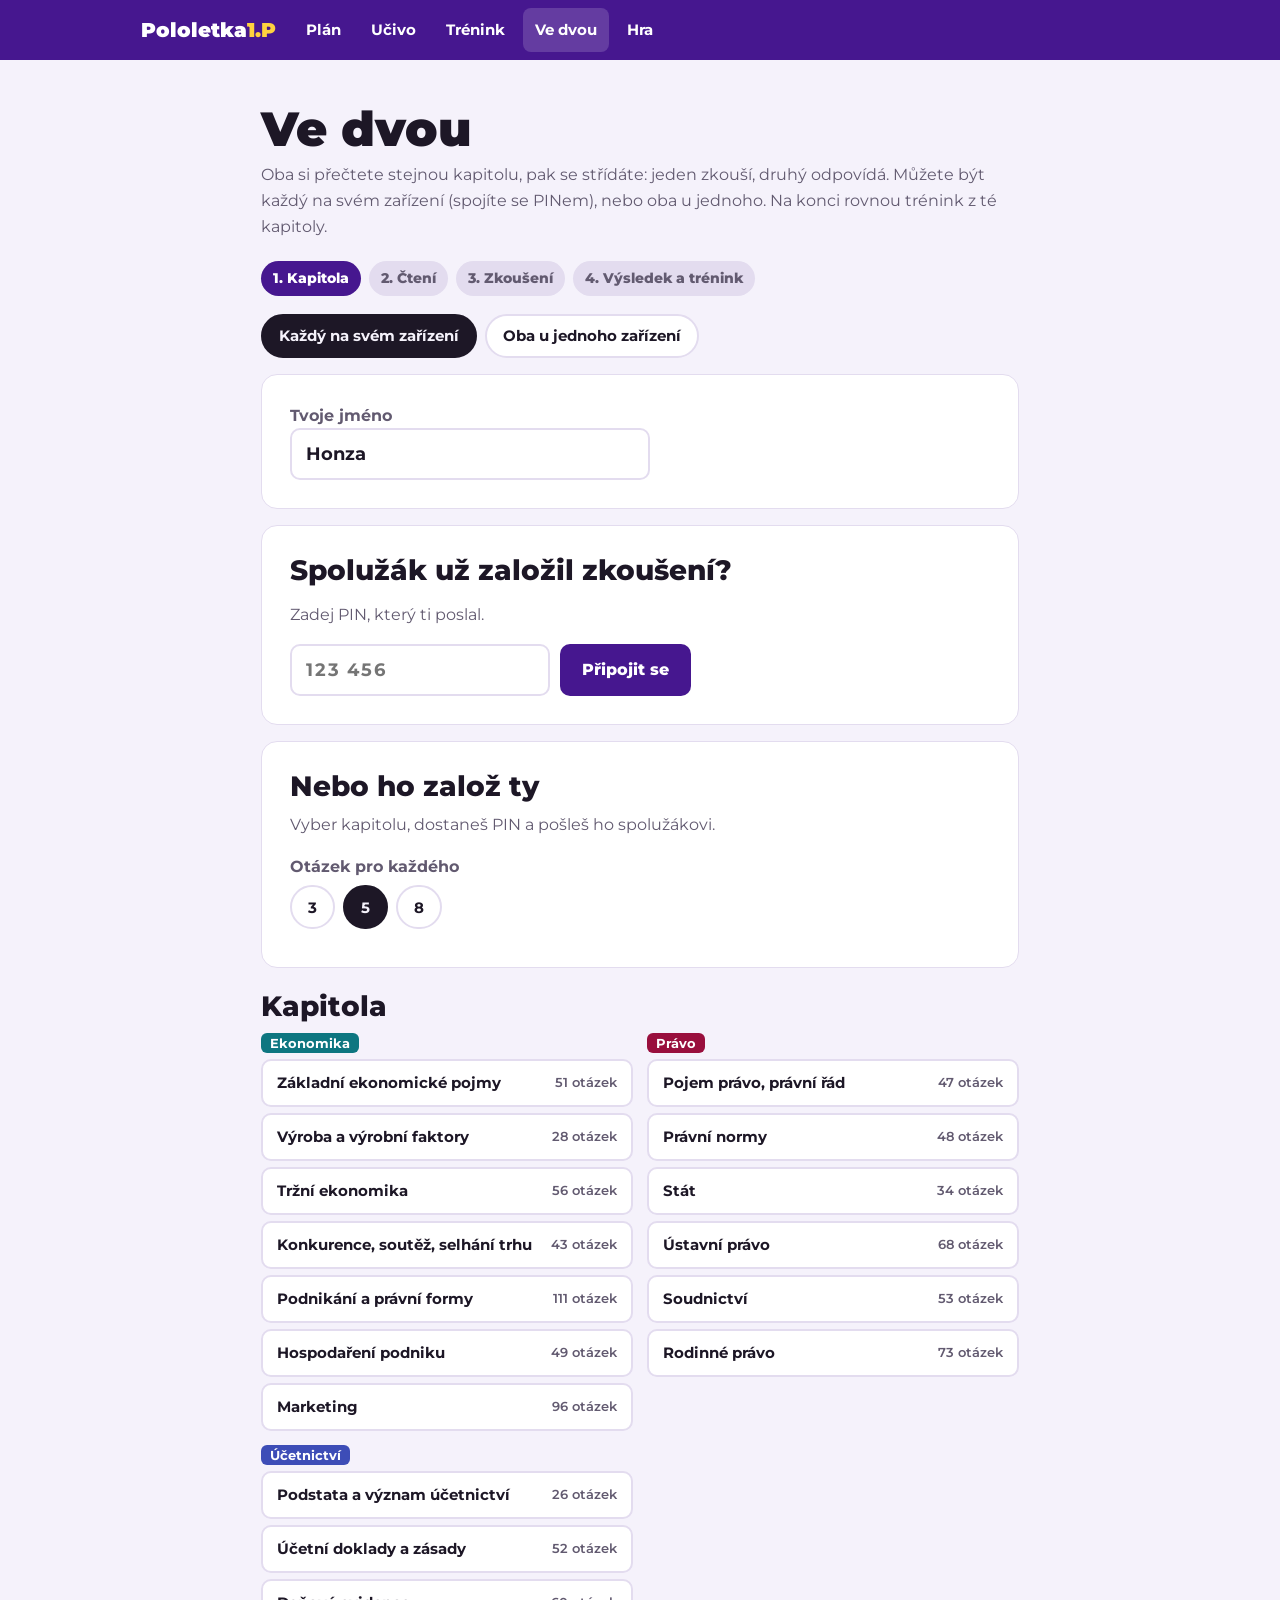
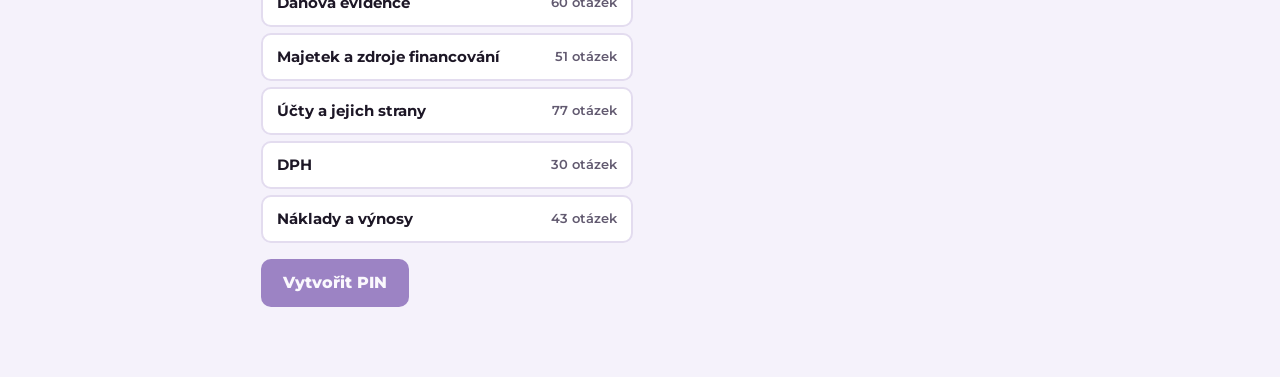
==== commit 8470da45: "Trénink: přes 1 100 nových otázek ze všech kapitol (víc odpovědí, pravda/nepravda, otázky ze zkušebn" ====
--- a/dvojice.html
+++ b/dvojice.html
@@ -49,6 +49,7 @@
 </div>
 <script src="data.js"></script>
 <script src="vendor/peerjs.min.js"></script>
+<script src="net.js"></script>
 <script>
 {
 const Q=window.Q,SECN=window.SECN;
@@ -62,20 +63,21 @@
 if(!cfg.me)cfg.me=cfg.a||"";
 let G=null,O=null;
 const step=n=>document.querySelectorAll("#steps span").forEach((s,i)=>s.classList.toggle("on",i===n-1));
-const count=sec=>Q.filter(q=>q[5]===sec).length;
+const ok4=q=>!!q&&!Array.isArray(q[3])&&q[2].length===4; // ve dvou jen otázky se 4 možnostmi a jednou správnou
+const count=sec=>Q.filter(q=>q[5]===sec&&ok4(q)).length;
 const hist=store("duo_hist")||{};
 const saveCfg=()=>store("duo_cfg",cfg);
 
 /* ---------- společné ---------- */
 // otázky pro kolo: [{k, p}] – index do Q a pořadí možností
 function pickList(sec,per){
-  const need=per*2,ids=Q.map((q,k)=>k);
+  const need=per*2,ids=Q.map((q,k)=>k).filter(k=>ok4(Q[k]));
   let list=shuf(ids.filter(k=>Q[k][5]===sec)).slice(0,need);
   if(list.length<need){const sub=sec.slice(0,3).toUpperCase();list=list.concat(shuf(ids.filter(k=>Q[k][0]===sub&&Q[k][5]!==sec)).slice(0,need-list.length))}
   return list.map(k=>({k,p:shuf([0,1,2,3])}));
 }
 function expand(it){
-  const q=Q[it.k];if(!q)return null;
+  const q=Q[it.k];if(!ok4(q))return null;
   const p=Array.isArray(it.p)&&it.p.length===4&&[0,1,2,3].every(n=>it.p.includes(n))?it.p:[0,1,2,3];
   return{k:it.k,s:q[0],q:q[1],o:p.map(i=>q[2][i]),c:p.indexOf(q[3]),e:q[4],sec:q[5]};
 }
@@ -102,7 +104,7 @@
 function setup(){cfg.mode==="one"?setupOne():setupNet()}
 
 /* ---------- ONLINE: každý na svém zařízení ---------- */
-function stopNet(){if(O){O.closing=true;try{O.peer&&O.peer.destroy()}catch(e){}}O=null}
+function stopNet(){if(O){O.closing=true;try{O.peer&&O.peer.destroy()}catch(e){}}O=null;wake(false)}
 function setupNet(pin,msg){
   step(1);
   app.innerHTML=modeBar()+`<div class="card"><label class="mut" for="me" style="font-weight:700">Tvoje jméno</label><input type="text" id="me" value="${esc(cfg.me)}" maxlength="20" placeholder="Honza" style="max-width:360px;display:block"></div>
@@ -126,36 +128,72 @@
   waitCard("Vytvářím PIN…","Připojuji se k serveru.");
   const peer=new Peer(PREFIX+pin,window.PEER_OPTS||{});
   O={role:"host",me:cfg.me,pin,sec:cfg.sec,per:cfg.per,ready:{},peer};
-  const me=O;
-  peer.on("open",()=>{if(O===me)hostWait()});
-  peer.on("error",err=>{if(O!==me)return;if(err.type==="unavailable-id"&&tries<3)return hostOpen(tries+1);if(me.conn&&me.conn.open)return;netErr("PIN se nepodařilo vytvořit ("+(err.type||err)+"). Zkontroluj internet a zkus to znovu.")});
-  peer.on("connection",conn=>{
+  const me=O;wake(true);
+  keepAlive(peer,st=>{if(O!==me)return;me.srv=st;const e=document.getElementById("srv");if(e)srvLine(e)});
+  peer.on("open",()=>{if(O!==me)return;if(!me.opened){me.opened=true;hostWait()}});
+  peer.on("error",err=>{if(O!==me)return;
+    if(err.type==="unavailable-id"){if(!me.opened&&tries<3)return hostOpen(tries+1);if(me.opened)return;}
+    if(isNetErr(err)&&me.opened)return; // výpadek – keepAlive se připojí znovu se stejným PINem
+    if(err.type==="peer-unavailable")return;
+    if(me.conn&&me.conn.open)return;
+    netErr("PIN se nepodařilo vytvořit ("+(err.type||err)+"). Zkontroluj internet a zkus to znovu.")});
+  const accept=conn=>{
     if(O!==me)return;
-    if(me.conn&&me.conn.open){conn.on("open",()=>{try{conn.send({t:"full"})}catch(e){}setTimeout(()=>conn.close(),400)});return}
-    me.conn=conn;conn.on("data",d=>{if(O===me)onData(d)});conn.on("close",()=>{if(O===me&&me.conn===conn)lost()});
-  });
+    conn.on("data",d=>{
+      if(O!==me)return;
+      if(d&&d.t==="join"){
+        if(me.conn&&me.conn!==conn&&me.conn.open&&me.conn.peer!==conn.peer){try{conn.send({t:"full"})}catch(e){}setTimeout(()=>{try{conn.close()}catch(e){}},400);return}
+        const old=me.conn;me.conn=conn;if(old&&old!==conn)try{old.close()}catch(e){}
+      }
+      if(me.conn===conn)onData(d);
+    });
+    conn.on("close",()=>{if(O===me&&me.conn===conn)lost()});
+  };
+  peer.on("connection",accept);relayListen(peer,accept);
 }
 const duoLink=()=>location.origin+location.pathname+"#duo-"+O.pin;
 function hostWait(){
   step(1);
   app.innerHTML=`<div class="card" style="text-align:center"><p class="mut" style="font-weight:700;margin:0">Pošli spolužákovi PIN</p><div class="pinbig">${O.pin.slice(0,3)} ${O.pin.slice(3)}</div>
   <p class="mut" style="word-break:break-all">nebo odkaz: <b>${esc(duoLink())}</b></p><div class="row" style="justify-content:center"><button class="btn ghost" id="cp">Zkopírovat odkaz</button><button class="btn ghost" id="x">Zrušit</button></div>
-  <p class="wait">Kapitola: ${esc(SECN[O.sec])} · ${O.per} otázek pro každého<br>Čekám, až se spolužák připojí…</p></div>`;
+  <p class="wait">Kapitola: ${esc(SECN[O.sec])} · ${O.per} otázek pro každého<br>Čekám, až se spolužák připojí…</p><p class="wait" id="srv" style="margin-top:6px"></p>
+  <div class="tip" style="margin-top:14px;text-align:left">Po odeslání PINu se sem hned vrať a nech stránku otevřenou na obrazovce. Když je stránka schovaná, telefon ji uspí a spolužák tě nenajde.</div></div>`;
+  srvLine(app.querySelector("#srv"));
   app.querySelector("#cp").onclick=async e=>{try{await navigator.clipboard.writeText(duoLink());e.target.textContent="Zkopírováno"}catch(_){e.target.textContent="Zkopíruj odkaz ručně"}};
   app.querySelector("#x").onclick=()=>{stopNet();setupNet()};
 }
+function srvLine(e){const ok=!O||O.srv!=="reconnect";e.textContent=ok?"● Spojení se serverem je v pořádku":"● Obnovuji spojení se serverem… (PIN zůstává stejný)";e.style.color=ok?"var(--ok)":"var(--bad)"}
 function joinNet(pin){
-  stopNet();waitCard("Připojuji se…","Hledám zkoušení s PINem "+pin.slice(0,3)+" "+pin.slice(3)+".");
+  stopNet();
   const peer=new Peer(window.PEER_OPTS||{});
-  O={role:"guest",me:cfg.me,pin,ready:{},peer};const me=O;
-  const to=setTimeout(()=>{if(O===me&&!me.ok)netErr("Zkoušení s tímhle PINem jsem nenašel. Zkontroluj PIN.",pin)},12000);
-  peer.on("error",err=>{if(O!==me)return;clearTimeout(to);if(me.ok&&err.type!=="peer-unavailable")return lost();if(!me.ok)netErr(err.type==="peer-unavailable"?"Zkoušení s tímhle PINem neexistuje nebo už skončilo.":"Chyba spojení ("+(err.type||err)+").",pin)});
-  peer.on("open",()=>{
+  O={role:"guest",me:cfg.me,pin,ready:{},peer};const me=O;let tries=0,ct=null;wake(true);
+  keepAlive(peer);
+  const MAX=8;
+  const show=()=>waitCard("Připojuji se…",`Hledám zkoušení s PINem ${pin.slice(0,3)} ${pin.slice(3)}${tries>1?` · pokus ${tries} z ${MAX}`:""}.<br>Ten, kdo PIN vytvořil, musí mít stránku Ve dvou otevřenou na obrazovce.`);
+  const fail=m=>{if(O===me&&!me.ok){clearTimeout(ct);netErr(m,pin)}};
+  const attempt=()=>{
+    if(O!==me||me.ok)return;
+    if(peer.disconnected||!peer.open){setTimeout(attempt,1000);return}
+    tries++;show();
+    try{me.conn&&me.conn.close()}catch(e){}
+    const c=connectAny(peer,PREFIX+pin,4000);me.conn=c;
+    c.on("open",()=>c.send({t:"join",name:me.me}));
+    c.on("data",d=>{if(O===me&&me.conn===c){clearTimeout(ct);onData(d)}});
+    c.on("close",()=>{if(O===me&&me.conn===c&&me.ok)lost()});
+    clearTimeout(ct);
+    ct=setTimeout(()=>{if(O!==me||me.ok)return;tries<MAX?attempt():fail("PIN existuje, ale spojení mezi vašimi zařízeními se nepodařilo navázat. Zkuste být oba na stejné wifi, nebo ať jeden vypne wifi a jede přes mobilní data.")},9000);
+  };
+  show();
+  peer.on("open",()=>{if(!me.started){me.started=true;attempt()}});
+  peer.on("error",err=>{
     if(O!==me)return;
-    const c=peer.connect(PREFIX+pin,{reliable:true});me.conn=c;
-    c.on("open",()=>c.send({t:"join",name:me.me}));
-    c.on("data",d=>{if(O===me){clearTimeout(to);onData(d)}});
-    c.on("close",()=>{if(O===me)me.ok?lost():netErr("Spojení se nepodařilo.",pin)});
+    if(err.type==="peer-unavailable"){
+      if(me.ok)return;clearTimeout(ct);
+      if(tries<MAX)return void setTimeout(attempt,2500);
+      return fail("Zkoušení s tímhle PINem teď nikdo nemá otevřené. Zkontroluj PIN a ať se ten, kdo ho vytvořil, vrátí na stránku Ve dvou (nesmí ji zavřít ani mít schovanou). Pak to zkus znovu.");
+    }
+    if(isNetErr(err))return; // keepAlive se připojí znovu
+    if(!me.ok)fail("Chyba spojení ("+(err.type||err)+").");else lost();
   });
 }
 function lost(){
@@ -164,7 +202,8 @@
   app.querySelector("#b").onclick=()=>setupNet();
 }
 const tx=m=>{try{O&&O.conn&&O.conn.open&&O.conn.send(m)}catch(e){}};
-setInterval(()=>{if(!O||!O.ok||O.closing)return;tx({t:"ping"});if(Date.now()-(O.last||Date.now())>15000)lost()},4000);
+setInterval(()=>{if(!O||!O.ok||O.closing)return;tx({t:"ping"});if(document.visibilityState==="visible"&&Date.now()-(O.last||Date.now())>25000)lost()},4000);
+document.addEventListener("visibilitychange",()=>{if(document.visibilityState==="visible"&&O&&O.ok){O.last=Date.now();tx({t:"ping"})}});
 function onData(d){
   if(!d||typeof d!=="object")return;
   O.last=Date.now();
@@ -173,7 +212,7 @@
   const host=O.role==="host";
   if(host&&d.t==="join"){
     let n=String(d.name||"Spolužák").trim().slice(0,20)||"Spolužák";if(n===O.me)n+=" 2";
-    O.other=n;O.ok=true;O.last=Date.now();sendCfg();netRead();
+    const again=O.ok&&O.other===n;O.other=n;O.ok=true;O.last=Date.now();sendCfg();if(!again||O.view!=="read")netRead();
   }else if(!host&&d.t==="full"){netErr("V tomhle zkoušení už jsou dva.",O.pin)}
   else if(!host&&d.t==="cfg"){
     if(!SECN[d.sec])return;O.ok=true;O.other=String(d.name||"Spolužák").slice(0,20);O.sec=d.sec;O.per=[3,5,8].includes(d.per)?d.per:5;O.ready={};O.finished=false;netRead();
